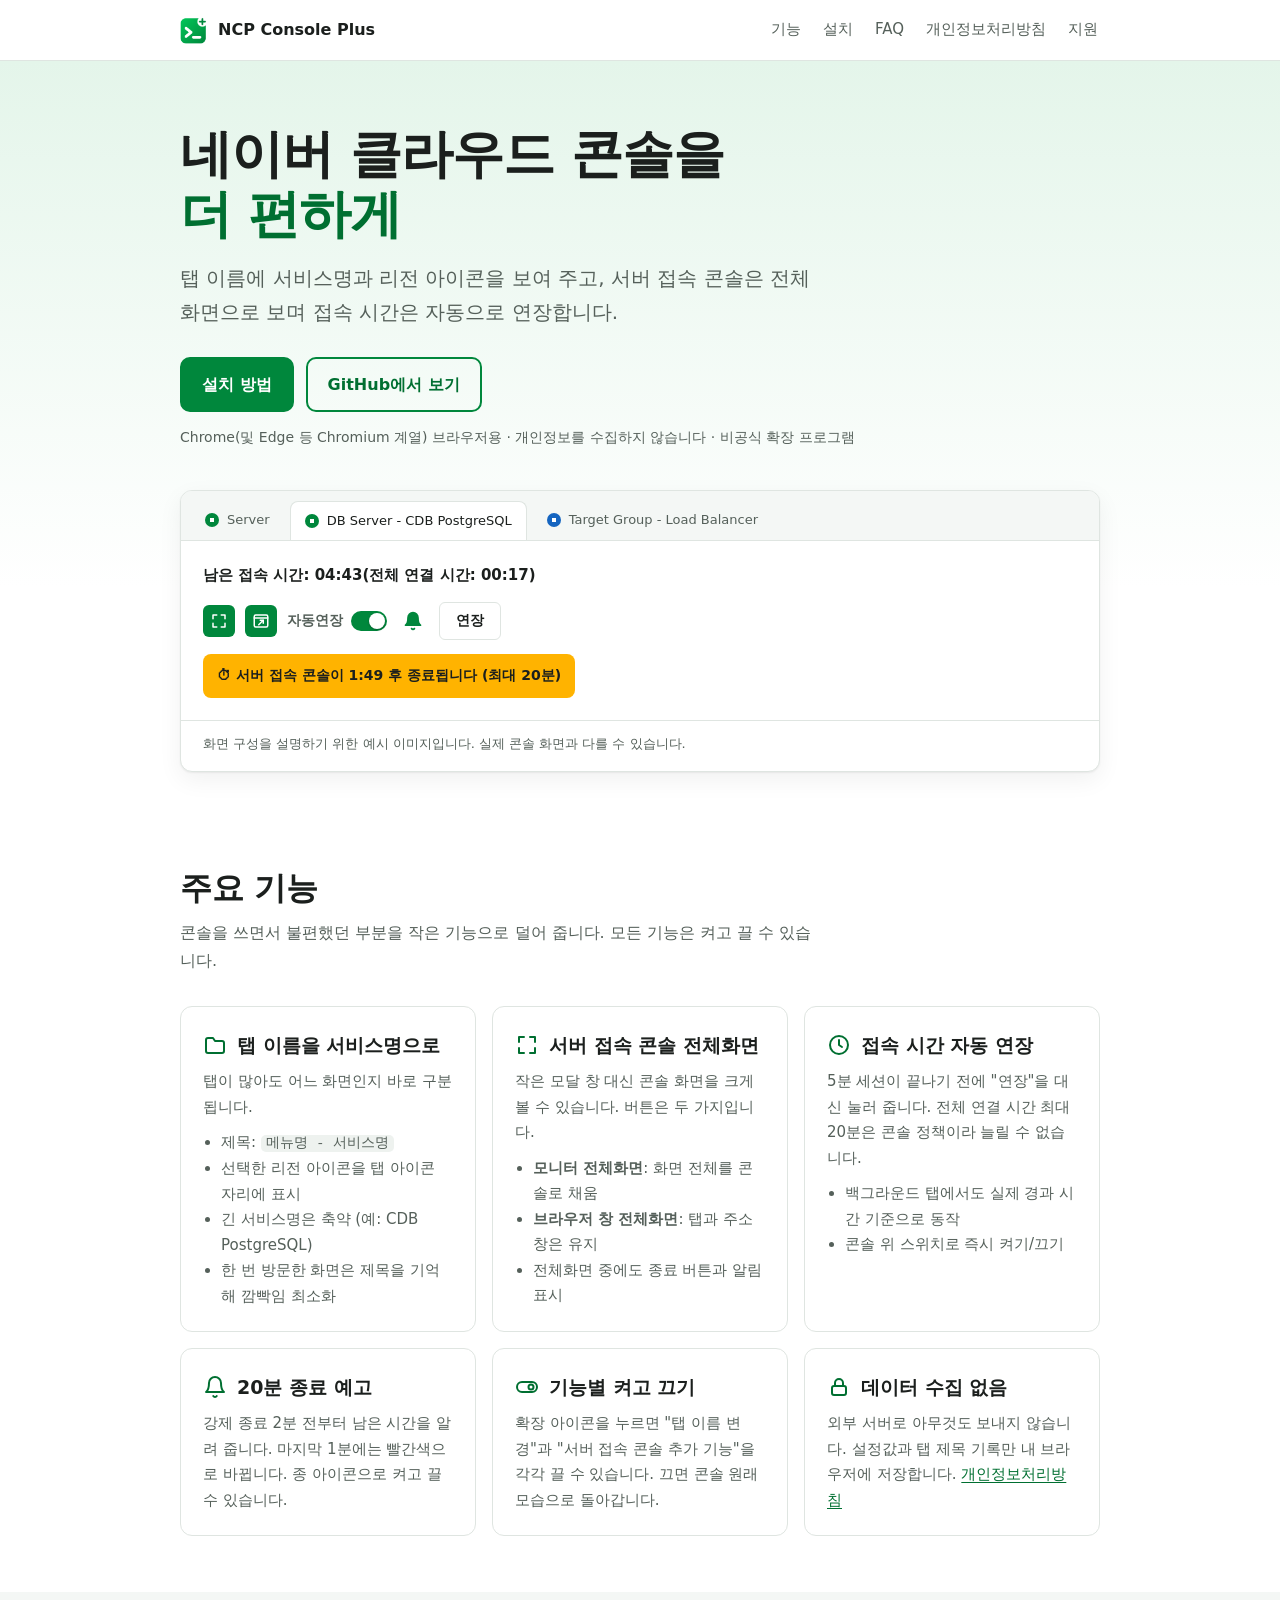
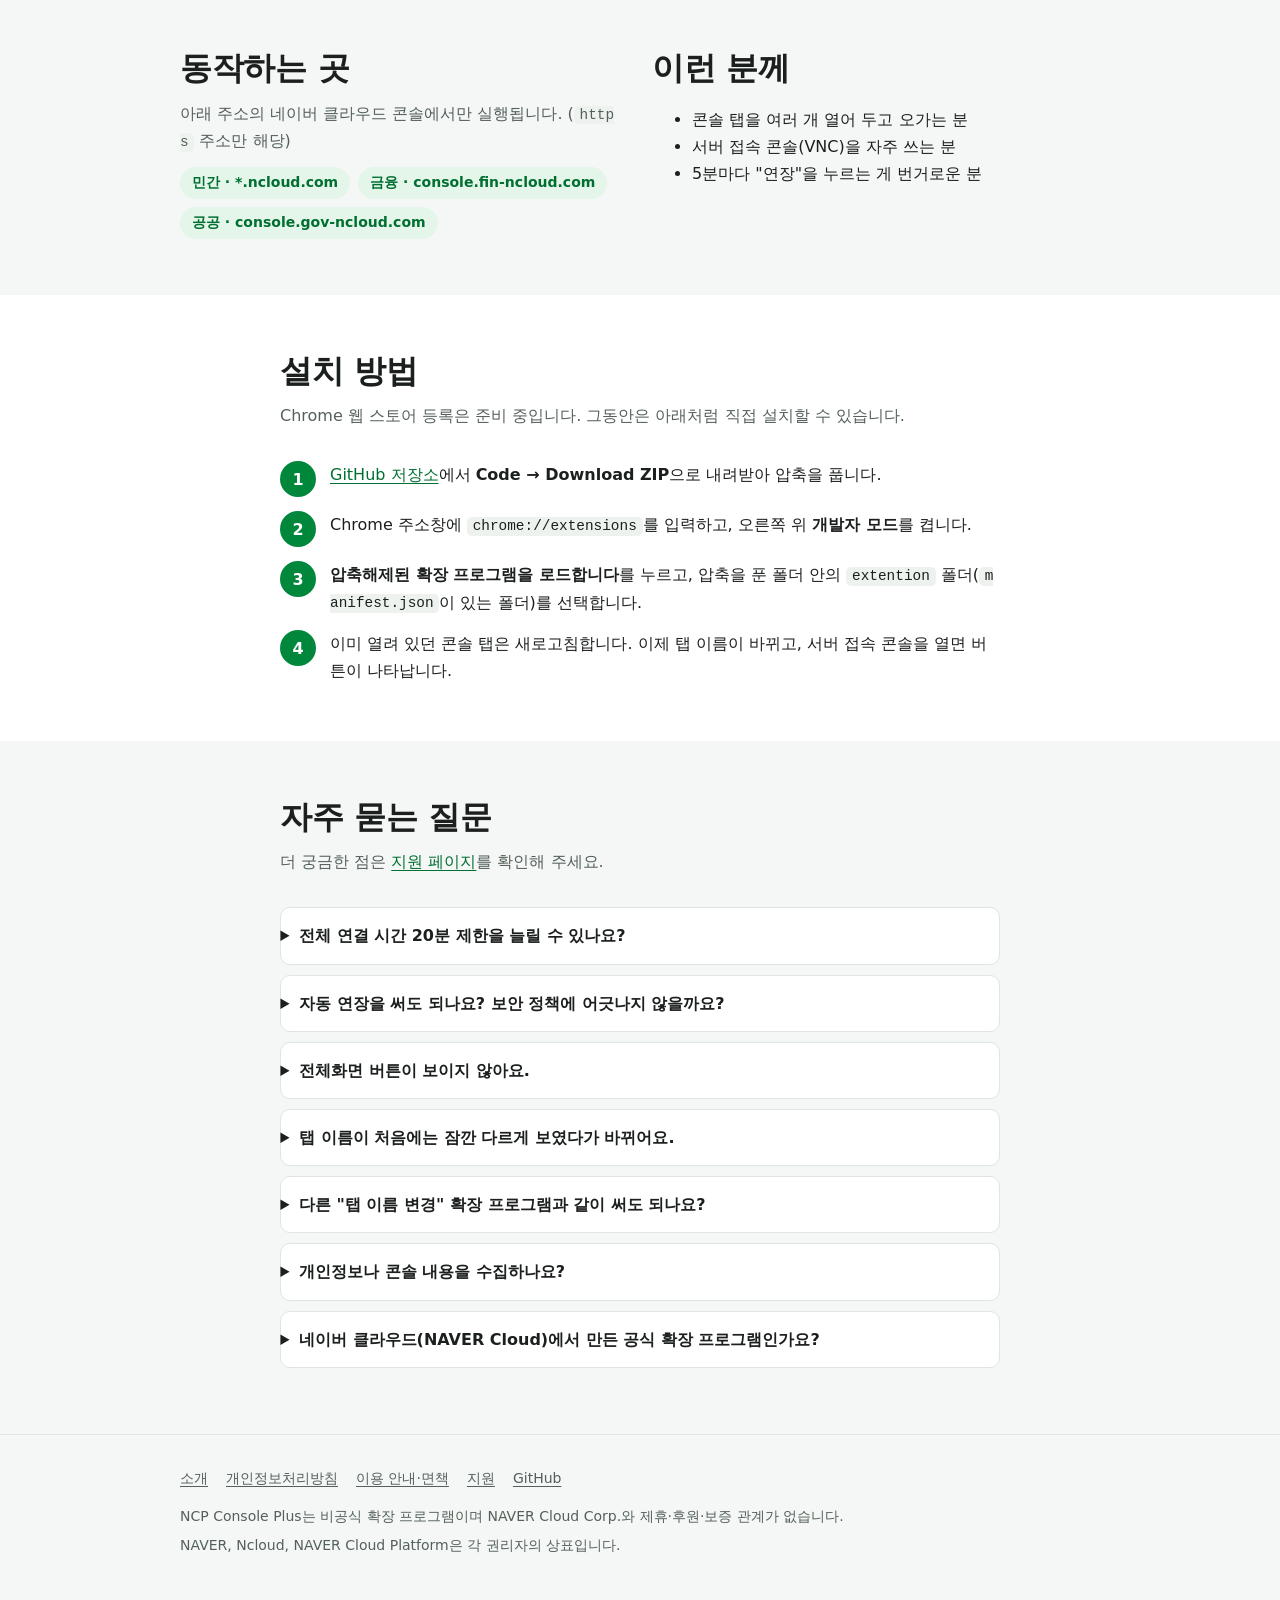
==== site/index.html @ f1d434ee "Initial commit: NCP Console Plus 0.1.0 Chrome extension for the NAVER Cloud Platform console: - Tab " ====
<!doctype html>
<html lang="ko">
<head>
  <meta charset="utf-8">
  <meta name="viewport" content="width=device-width, initial-scale=1">
  <title>NCP Console Plus - 네이버 클라우드 콘솔 확장 프로그램</title>
  <meta name="description" content="네이버 클라우드 콘솔 탭에 서비스명과 리전 아이콘을 표시하고, 서버 접속 콘솔의 전체화면과 자동 연장을 제공하는 Chrome 확장 프로그램입니다. 개인정보를 수집하지 않습니다.">
  <meta property="og:title" content="NCP Console Plus">
  <meta property="og:description" content="네이버 클라우드 콘솔 탭 이름·리전 아이콘, 서버 접속 콘솔 전체화면과 자동 연장.">
  <meta property="og:type" content="website">
  <meta property="og:image" content="assets/icon-128.png">
  <meta name="theme-color" content="#00873c">
  <link rel="icon" type="image/png" href="assets/favicon-16.png">
  <link rel="apple-touch-icon" href="assets/icon-128.png">
  <link rel="stylesheet" href="assets/style.css">
</head>
<body>
  <a class="skip" href="#main">본문으로 건너뛰기</a>

  <!-- 아이콘 (확장 프로그램이 콘솔에 넣는 버튼과 같은 모양) -->
  <svg width="0" height="0" style="position:absolute" aria-hidden="true">
    <symbol id="i-screen" viewBox="0 0 24 24"><g fill="none" stroke="currentColor" stroke-width="2" stroke-linecap="round" stroke-linejoin="round"><path d="M4 9V4h5"/><path d="M20 9V4h-5"/><path d="M4 15v5h5"/><path d="M20 15v5h-5"/></g></symbol>
    <symbol id="i-window" viewBox="0 0 24 24"><g fill="none" stroke="currentColor" stroke-width="2" stroke-linecap="round" stroke-linejoin="round"><path d="M3 6a2 2 0 0 1 2-2h14a2 2 0 0 1 2 2v12a2 2 0 0 1-2 2H5a2 2 0 0 1-2-2z"/><path d="M3 8h18"/><path d="M9 17l6-6"/><path d="M11 11h4v4"/></g></symbol>
    <symbol id="i-bell-fill" viewBox="0 0 24 24"><g fill="none" stroke="currentColor" stroke-width="2" stroke-linecap="round" stroke-linejoin="round"><path fill="currentColor" d="M18 8a6 6 0 0 0-12 0c0 7-3 9-3 9h18s-3-2-3-9"/><path d="M13.73 21a2 2 0 0 1-3.46 0"/></g></symbol>
    <symbol id="i-bell" viewBox="0 0 24 24"><g fill="none" stroke="currentColor" stroke-width="2" stroke-linecap="round" stroke-linejoin="round"><path d="M18 8a6 6 0 0 0-12 0c0 7-3 9-3 9h18s-3-2-3-9"/><path d="M13.73 21a2 2 0 0 1-3.46 0"/></g></symbol>
    <symbol id="i-tab" viewBox="0 0 24 24"><g fill="none" stroke="currentColor" stroke-width="2" stroke-linecap="round" stroke-linejoin="round"><path d="M3 7a2 2 0 0 1 2-2h5l2 3h7a2 2 0 0 1 2 2v8a2 2 0 0 1-2 2H5a2 2 0 0 1-2-2z"/></g></symbol>
    <symbol id="i-clock" viewBox="0 0 24 24"><g fill="none" stroke="currentColor" stroke-width="2" stroke-linecap="round" stroke-linejoin="round"><circle cx="12" cy="12" r="9"/><path d="M12 7v5l3 2"/></g></symbol>
    <symbol id="i-lock" viewBox="0 0 24 24"><g fill="none" stroke="currentColor" stroke-width="2" stroke-linecap="round" stroke-linejoin="round"><rect x="5" y="11" width="14" height="9" rx="2"/><path d="M8 11V8a4 4 0 0 1 8 0v3"/></g></symbol>
    <symbol id="i-toggle" viewBox="0 0 24 24"><g fill="none" stroke="currentColor" stroke-width="2" stroke-linecap="round" stroke-linejoin="round"><rect x="2" y="7" width="20" height="10" rx="5"/><circle cx="16" cy="12" r="2.5"/></g></symbol>
  </svg>

  <header class="site-header">
    <div class="wrap">
      <a class="brand" href="./"><img src="assets/icon-48.png" alt="" width="28" height="28"><span>NCP Console Plus</span></a>
      <nav class="nav" aria-label="주요 메뉴">
        <a href="#features">기능</a>
        <a href="#install">설치</a>
        <a href="#faq">FAQ</a>
        <a href="privacy.html">개인정보처리방침</a>
        <a href="support.html">지원</a>
      </nav>
    </div>
  </header>

  <main id="main">
    <section class="hero">
      <div class="wrap">
        <h1>네이버 클라우드 콘솔을<br><span class="accent">더 편하게</span></h1>
        <p class="lead">탭 이름에 서비스명과 리전 아이콘을 보여 주고, 서버 접속 콘솔은 전체화면으로 보며 접속 시간은 자동으로 연장합니다.</p>
        <div class="cta">
          <a class="btn primary" href="#install">설치 방법</a>
          <a class="btn" data-gh="repo" href="https://github.com/mungi/ncp-console-plus" rel="noopener">GitHub에서 보기</a>
        </div>
        <p class="note">Chrome(및 Edge 등 Chromium 계열) 브라우저용 · 개인정보를 수집하지 않습니다 · 비공식 확장 프로그램</p>

        <div class="mock" role="img" aria-label="확장 프로그램 적용 화면 예시: 탭 제목이 '메뉴명 - 서비스명'으로 표시되고, 서버 접속 콘솔 위에 전체화면 버튼, 자동연장 스위치, 종 아이콘이 추가됩니다.">
          <div class="mock-tabs" aria-hidden="true">
            <div class="tab"><span class="fav"></span><span>Server</span></div>
            <div class="tab active"><span class="fav"></span><span>DB Server - CDB PostgreSQL</span></div>
            <div class="tab"><span class="fav alt"></span><span>Target Group - Load Balancer</span></div>
          </div>
          <div class="mock-body" aria-hidden="true">
            <div class="mock-time">남은 접속 시간: 04:43(전체 연결 시간: 00:17)</div>
            <div class="mock-row">
              <span class="mock-btn"><svg><use href="#i-screen"/></svg></span>
              <span class="mock-btn"><svg><use href="#i-window"/></svg></span>
              <span class="mock-switch-label">자동연장 <span class="sw"></span></span>
              <span class="mock-bell"><svg><use href="#i-bell-fill"/></svg></span>
              <span class="mock-extend">연장</span>
            </div>
            <div class="mock-warn">⏱ 서버 접속 콘솔이 1:49 후 종료됩니다 (최대 20분)</div>
          </div>
          <p class="mock-cap">화면 구성을 설명하기 위한 예시 이미지입니다. 실제 콘솔 화면과 다를 수 있습니다.</p>
        </div>
      </div>
    </section>

    <section id="features">
      <div class="wrap">
        <h2>주요 기능</h2>
        <p class="sec-lead">콘솔을 쓰면서 불편했던 부분을 작은 기능으로 덜어 줍니다. 모든 기능은 켜고 끌 수 있습니다.</p>
        <div class="grid">
          <article class="card">
            <div class="card-head"><span class="ico"><svg><use href="#i-tab"/></svg></span><h3>탭 이름을 서비스명으로</h3></div>
            <p>탭이 많아도 어느 화면인지 바로 구분됩니다.</p>
            <ul>
              <li>제목: <code>메뉴명 - 서비스명</code></li>
              <li>선택한 리전 아이콘을 탭 아이콘 자리에 표시</li>
              <li>긴 서비스명은 축약 (예: CDB PostgreSQL)</li>
              <li>한 번 방문한 화면은 제목을 기억해 깜빡임 최소화</li>
            </ul>
          </article>
          <article class="card">
            <div class="card-head"><span class="ico"><svg><use href="#i-screen"/></svg></span><h3>서버 접속 콘솔 전체화면</h3></div>
            <p>작은 모달 창 대신 콘솔 화면을 크게 볼 수 있습니다. 버튼은 두 가지입니다.</p>
            <ul>
              <li><strong>모니터 전체화면</strong>: 화면 전체를 콘솔로 채움</li>
              <li><strong>브라우저 창 전체화면</strong>: 탭과 주소창은 유지</li>
              <li>전체화면 중에도 종료 버튼과 알림 표시</li>
            </ul>
          </article>
          <article class="card">
            <div class="card-head"><span class="ico"><svg><use href="#i-clock"/></svg></span><h3>접속 시간 자동 연장</h3></div>
            <p>5분 세션이 끝나기 전에 "연장"을 대신 눌러 줍니다. 전체 연결 시간 최대 20분은 콘솔 정책이라 늘릴 수 없습니다.</p>
            <ul>
              <li>백그라운드 탭에서도 실제 경과 시간 기준으로 동작</li>
              <li>콘솔 위 스위치로 즉시 켜기/끄기</li>
            </ul>
          </article>
          <article class="card">
            <div class="card-head"><span class="ico"><svg><use href="#i-bell"/></svg></span><h3>20분 종료 예고</h3></div>
            <p>강제 종료 2분 전부터 남은 시간을 알려 줍니다. 마지막 1분에는 빨간색으로 바뀝니다. 종 아이콘으로 켜고 끌 수 있습니다.</p>
          </article>
          <article class="card">
            <div class="card-head"><span class="ico"><svg><use href="#i-toggle"/></svg></span><h3>기능별 켜고 끄기</h3></div>
            <p>확장 아이콘을 누르면 "탭 이름 변경"과 "서버 접속 콘솔 추가 기능"을 각각 끌 수 있습니다. 끄면 콘솔 원래 모습으로 돌아갑니다.</p>
          </article>
          <article class="card">
            <div class="card-head"><span class="ico"><svg><use href="#i-lock"/></svg></span><h3>데이터 수집 없음</h3></div>
            <p>외부 서버로 아무것도 보내지 않습니다. 설정값과 탭 제목 기록만 내 브라우저에 저장합니다. <a href="privacy.html">개인정보처리방침</a></p>
          </article>
        </div>
      </div>
    </section>

    <section class="soft" id="where">
      <div class="wrap two">
        <div>
          <h2>동작하는 곳</h2>
          <p class="sec-lead" style="margin-bottom:12px">아래 주소의 네이버 클라우드 콘솔에서만 실행됩니다. (<code>https</code> 주소만 해당)</p>
          <ul class="pill-list">
            <li>민간 · *.ncloud.com</li>
            <li>금융 · console.fin-ncloud.com</li>
            <li>공공 · console.gov-ncloud.com</li>
          </ul>
        </div>
        <div>
          <h2>이런 분께</h2>
          <ul>
            <li>콘솔 탭을 여러 개 열어 두고 오가는 분</li>
            <li>서버 접속 콘솔(VNC)을 자주 쓰는 분</li>
            <li>5분마다 "연장"을 누르는 게 번거로운 분</li>
          </ul>
        </div>
      </div>
    </section>

    <section id="install">
      <div class="wrap narrow">
        <h2>설치 방법</h2>
        <p class="sec-lead">Chrome 웹 스토어 등록은 준비 중입니다. 그동안은 아래처럼 직접 설치할 수 있습니다.</p>
        <ol class="steps">
          <li><p><a data-gh="repo" href="https://github.com/mungi/ncp-console-plus" rel="noopener">GitHub 저장소</a>에서 <strong>Code → Download ZIP</strong>으로 내려받아 압축을 풉니다.</p></li>
          <li><p>Chrome 주소창에 <code>chrome://extensions</code>를 입력하고, 오른쪽 위 <strong>개발자 모드</strong>를 켭니다.</p></li>
          <li><p><strong>압축해제된 확장 프로그램을 로드합니다</strong>를 누르고, 압축을 푼 폴더 안의 <code>extention</code> 폴더(<code>manifest.json</code>이 있는 폴더)를 선택합니다.</p></li>
          <li><p>이미 열려 있던 콘솔 탭은 새로고침합니다. 이제 탭 이름이 바뀌고, 서버 접속 콘솔을 열면 버튼이 나타납니다.</p></li>
        </ol>
      </div>
    </section>

    <section class="soft" id="faq">
      <div class="wrap narrow">
        <h2>자주 묻는 질문</h2>
        <p class="sec-lead">더 궁금한 점은 <a href="support.html">지원 페이지</a>를 확인해 주세요.</p>

        <details>
          <summary>전체 연결 시간 20분 제한을 늘릴 수 있나요?</summary>
          <p>아니요. 20분은 네이버 클라우드 콘솔이 정한 한도입니다. 콘솔 화면의 타이머와 서버가 모두 이 한도를 적용하므로 이 확장으로 늘릴 수 없고, 자동 연장은 20분 안에서 5분 세션이 끊기지 않게만 해 줍니다.</p>
        </details>
        <details>
          <summary>자동 연장을 써도 되나요? 보안 정책에 어긋나지 않을까요?</summary>
          <p>자리를 비운 사이에도 콘솔 세션이 최대 20분까지 유지됩니다. 소속 조직의 보안 정책(유휴 세션 정책 등)을 확인하신 뒤 사용해 주세요. 콘솔 위 스위치나 확장 아이콘 팝업에서 언제든 끌 수 있습니다.</p>
        </details>
        <details>
          <summary>전체화면 버튼이 보이지 않아요.</summary>
          <ul>
            <li>서버 목록에서 "서버 접속 콘솔" 창이 열려 있어야 합니다. 확장은 그 창의 "연장" 버튼 옆에 버튼을 넣습니다.</li>
            <li>확장 아이콘을 눌러 "서버 접속 콘솔 추가 기능"이 켜져 있는지 확인해 주세요.</li>
            <li>설치 직후라면 콘솔 탭을 새로고침해 주세요.</li>
            <li>금융·공공 클라우드나 Neuro처럼 서버 접속 콘솔 주소가 다른 환경에서는 버튼이 나타나지 않을 수 있습니다. <a data-gh="issues" href="https://github.com/mungi/ncp-console-plus/issues" rel="noopener">이슈</a>로 알려 주세요.</li>
          </ul>
        </details>
        <details>
          <summary>탭 이름이 처음에는 잠깐 다르게 보였다가 바뀌어요.</summary>
          <p>콘솔이 서비스명 정보를 페이지 끝부분에서 늦게 보내 주기 때문에, 처음 방문하는 화면에서는 콘솔 기본 제목이 잠깐 보였다가 한 번 바뀔 수 있습니다. 한 번 방문한 화면은 제목을 기억해 두었다가 바로 표시합니다.</p>
        </details>
        <details>
          <summary>다른 "탭 이름 변경" 확장 프로그램과 같이 써도 되나요?</summary>
          <p>서로 제목을 덮어쓰기 때문에 함께 쓰지 않는 것을 권합니다. 이 확장은 다른 확장이 제목을 계속 바꾸면 잠시 제목 변경을 멈춥니다.</p>
        </details>
        <details>
          <summary>개인정보나 콘솔 내용을 수집하나요?</summary>
          <p>아니요. 외부 서버로 데이터를 보내지 않고 분석·추적 도구도 없습니다. 자세한 내용은 <a href="privacy.html">개인정보처리방침</a>을 확인해 주세요.</p>
        </details>
        <details>
          <summary>네이버 클라우드(NAVER Cloud)에서 만든 공식 확장 프로그램인가요?</summary>
          <p>아닙니다. 개인이 만든 비공식 확장 프로그램이며 NAVER Cloud와 제휴·후원 관계가 없습니다. <a href="terms.html">이용 안내</a>를 확인해 주세요.</p>
        </details>
      </div>
    </section>
  </main>

  <footer class="site-footer">
    <div class="wrap">
      <div class="links">
        <a href="./">소개</a>
        <a href="privacy.html">개인정보처리방침</a>
        <a href="terms.html">이용 안내·면책</a>
        <a href="support.html">지원</a>
        <a data-gh="repo" href="https://github.com/mungi/ncp-console-plus" rel="noopener">GitHub</a>
      </div>
      <p>NCP Console Plus는 비공식 확장 프로그램이며 NAVER Cloud Corp.와 제휴·후원·보증 관계가 없습니다.</p>
      <p>NAVER, Ncloud, NAVER Cloud Platform은 각 권리자의 상표입니다.</p>
    </div>
  </footer>

  <script src="assets/site.js"></script>
</body>
</html>
---- site/assets/style.css ----
/* NCP Console Plus - 소개 사이트 공통 스타일 (외부 폰트·CDN 없음) */
:root {
  --bg: #ffffff;
  --bg-soft: #f4f7f5;
  --surface: #ffffff;
  --text: #1b1f1d;
  --muted: #55605a;
  --line: #dfe5e1;
  --brand: #00873c;
  --brand-strong: #006f31;
  --brand-soft: #e4f5ea;
  --on-brand: #ffffff;
  --warn: #ffb300;
  --on-warn: #1b1f1d;
  --danger: #c62828;
  --code-bg: #eef2ef;
  --shadow: 0 1px 2px rgba(16, 24, 20, 0.06), 0 8px 24px rgba(16, 24, 20, 0.06);
  --radius: 12px;
  --font: 'Pretendard', 'Malgun Gothic', 'Apple SD Gothic Neo', 'Noto Sans KR', system-ui, -apple-system, 'Segoe UI', Roboto, sans-serif;
  --mono: ui-monospace, SFMono-Regular, Consolas, 'Liberation Mono', monospace;
}

@media (prefers-color-scheme: dark) {
  :root {
    --bg: #101412;
    --bg-soft: #151a17;
    --surface: #181e1a;
    --text: #e8ece9;
    --muted: #a3aea7;
    --line: #2a332d;
    --brand: #35c46f;
    --brand-strong: #5ad78d;
    --brand-soft: #14281c;
    --on-brand: #06210f;
    --code-bg: #1d2520;
    --shadow: 0 1px 2px rgba(0, 0, 0, 0.4), 0 8px 24px rgba(0, 0, 0, 0.35);
  }
}

* { box-sizing: border-box; }
html { scroll-behavior: smooth; }
body {
  margin: 0;
  background: var(--bg);
  color: var(--text);
  font-family: var(--font);
  font-size: 16px;
  line-height: 1.7;
  -webkit-text-size-adjust: 100%;
}
img { max-width: 100%; height: auto; }
a { color: var(--brand-strong); text-underline-offset: 3px; }
a:hover { text-decoration-thickness: 2px; }
:focus-visible { outline: 3px solid var(--brand); outline-offset: 2px; border-radius: 4px; }
code {
  font-family: var(--mono);
  font-size: 0.9em;
  background: var(--code-bg);
  padding: 0.1em 0.4em;
  border-radius: 5px;
  word-break: break-all;
}

.wrap { width: 100%; max-width: 960px; margin: 0 auto; padding: 0 20px; }
.narrow { max-width: 760px; }

.skip {
  position: absolute; left: -999px; top: 8px;
  background: var(--brand); color: var(--on-brand); padding: 8px 14px; border-radius: 6px; z-index: 100;
}
.skip:focus { left: 12px; }

/* ---------- header ---------- */
.site-header {
  position: sticky; top: 0; z-index: 10;
  background: color-mix(in srgb, var(--bg) 88%, transparent);
  backdrop-filter: saturate(140%) blur(8px);
  border-bottom: 1px solid var(--line);
}
.site-header .wrap { display: flex; align-items: center; justify-content: space-between; gap: 16px; min-height: 60px; flex-wrap: wrap; }
.brand { display: flex; align-items: center; gap: 10px; color: var(--text); text-decoration: none; font-weight: 700; }
.brand img { width: 28px; height: 28px; border-radius: 6px; }
.nav { display: flex; gap: 4px 18px; flex-wrap: wrap; }
.nav a { color: var(--muted); text-decoration: none; font-size: 15px; padding: 6px 2px; }
.nav a:hover, .nav a[aria-current="page"] { color: var(--text); }
.nav a[aria-current="page"] { font-weight: 700; }

/* ---------- hero ---------- */
.hero { padding: 64px 0 40px; background: linear-gradient(180deg, var(--brand-soft), transparent 70%); }
.hero h1 { font-size: clamp(32px, 6vw, 52px); line-height: 1.15; margin: 0 0 16px; letter-spacing: -0.02em; }
.hero h1 .accent { color: var(--brand-strong); }
.lead { font-size: clamp(17px, 2.4vw, 20px); color: var(--muted); max-width: 640px; margin: 0 0 28px; }
.cta { display: flex; flex-wrap: wrap; gap: 12px; }
.btn {
  display: inline-flex; align-items: center; gap: 8px;
  padding: 12px 20px; border-radius: 10px; font-weight: 700; text-decoration: none;
  border: 2px solid var(--brand); color: var(--brand-strong); background: transparent;
}
.btn.primary { background: var(--brand); color: var(--on-brand); }
.btn.primary:hover { background: var(--brand-strong); }
.btn:not(.primary):hover { background: var(--brand-soft); }
.note { font-size: 14px; color: var(--muted); margin-top: 14px; }

/* ---------- mock (화면 예시) ---------- */
.mock {
  margin-top: 40px; border: 1px solid var(--line); border-radius: var(--radius);
  background: var(--surface); box-shadow: var(--shadow); overflow: hidden;
}
.mock-tabs { display: flex; gap: 6px; padding: 10px 10px 0; background: var(--bg-soft); border-bottom: 1px solid var(--line); overflow: hidden; }
.tab {
  display: flex; align-items: center; gap: 8px; flex: 0 0 auto;
  padding: 8px 14px; border-radius: 8px 8px 0 0; font-size: 13px; white-space: nowrap; color: var(--muted);
}
.tab.active { background: var(--surface); color: var(--text); border: 1px solid var(--line); border-bottom-color: var(--surface); margin-bottom: -1px; }
.fav { width: 14px; height: 14px; border-radius: 50%; flex: none; background: radial-gradient(circle at 50% 50%, #fff 0 22%, var(--brand) 24% 100%); }
.fav.alt { background: radial-gradient(circle at 50% 50%, #fff 0 22%, #1565c0 24% 100%); }
.mock-body { padding: 22px; display: grid; gap: 14px; }
.mock-time { font-weight: 700; font-size: 15px; }
.mock-row { display: flex; flex-wrap: wrap; align-items: center; gap: 10px; }
.mock-btn { width: 32px; height: 32px; border-radius: 6px; background: var(--brand); color: var(--on-brand); display: inline-flex; align-items: center; justify-content: center; }
.mock-btn svg { width: 18px; height: 18px; }
.mock-switch-label { font-weight: 700; font-size: 14px; color: var(--muted); display: inline-flex; align-items: center; gap: 8px; }
.sw { width: 36px; height: 20px; border-radius: 10px; background: var(--brand); position: relative; display: inline-block; }
.sw::after { content: ""; position: absolute; top: 2px; left: 18px; width: 16px; height: 16px; border-radius: 50%; background: #fff; box-shadow: 0 1px 2px rgba(0,0,0,.3); }
.mock-bell { width: 32px; height: 32px; display: inline-flex; align-items: center; justify-content: center; color: var(--brand); }
.mock-bell svg { width: 20px; height: 20px; }
.mock-extend { padding: 6px 16px; border: 1px solid var(--line); border-radius: 6px; font-weight: 600; font-size: 14px; background: var(--surface); }
.mock-warn { display: inline-flex; align-items: center; gap: 10px; background: var(--warn); color: var(--on-warn); font-weight: 700; font-size: 14px; padding: 10px 14px; border-radius: 8px; width: fit-content; max-width: 100%; }
.mock-cap { margin: 0; padding: 12px 22px 16px; font-size: 13px; color: var(--muted); border-top: 1px solid var(--line); }

/* ---------- sections ---------- */
section { padding: 56px 0; scroll-margin-top: 64px; }
.doc h2 { scroll-margin-top: 76px; }
section.soft { background: var(--bg-soft); }
h2 { font-size: clamp(24px, 4vw, 32px); line-height: 1.3; margin: 0 0 10px; letter-spacing: -0.01em; }
h3 { font-size: 19px; margin: 0 0 6px; }
.sec-lead { color: var(--muted); margin: 0 0 32px; max-width: 640px; }
.grid { display: grid; gap: 16px; grid-template-columns: repeat(auto-fit, minmax(250px, 1fr)); }
.card { background: var(--surface); border: 1px solid var(--line); border-radius: var(--radius); padding: 22px; }
.card-head { display: flex; align-items: center; gap: 10px; margin-bottom: 8px; }
.card-head h3 { margin: 0; }
.card .ico { color: var(--brand-strong); display: inline-flex; flex: none; }
.card .ico svg { width: 24px; height: 24px; }
.card p { margin: 0; color: var(--muted); font-size: 15px; }
.card ul { margin: 10px 0 0; padding-left: 18px; color: var(--muted); font-size: 15px; }

.steps { counter-reset: step; list-style: none; padding: 0; margin: 0; display: grid; gap: 14px; }
.steps li { counter-increment: step; display: grid; grid-template-columns: 36px 1fr; gap: 14px; align-items: start; }
.steps li::before { content: counter(step); width: 36px; height: 36px; border-radius: 50%; background: var(--brand); color: var(--on-brand); font-weight: 700; display: flex; align-items: center; justify-content: center; }
.steps p { margin: 0; }

.two { display: grid; gap: 24px; grid-template-columns: repeat(auto-fit, minmax(300px, 1fr)); }
.pill-list { display: flex; flex-wrap: wrap; gap: 8px; list-style: none; padding: 0; margin: 12px 0 0; }
.pill-list li { padding: 4px 12px; border-radius: 999px; background: var(--brand-soft); color: var(--brand-strong); font-size: 14px; font-weight: 600; }

details { background: var(--surface); border: 1px solid var(--line); border-radius: 10px; padding: 0 18px; margin-bottom: 10px; }
summary { cursor: pointer; font-weight: 700; padding: 14px 0; list-style-position: outside; }
details[open] summary { border-bottom: 1px solid var(--line); margin-bottom: 12px; }
details p, details ul { margin: 0 0 14px; color: var(--muted); }

/* ---------- 문서 페이지 (개인정보·이용약관·지원) ---------- */
.doc { padding: 48px 0 72px; }
.doc h1 { font-size: clamp(28px, 5vw, 38px); line-height: 1.25; margin: 0 0 8px; }
.doc .meta { color: var(--muted); font-size: 14px; margin: 0 0 32px; }
.doc h2 { font-size: 22px; margin: 40px 0 10px; padding-top: 8px; }
.doc h3 { margin: 22px 0 6px; }
.doc ul, .doc ol { padding-left: 22px; }
.doc li { margin: 4px 0; }
.callout { background: var(--brand-soft); border: 1px solid color-mix(in srgb, var(--brand) 35%, var(--line)); border-radius: 10px; padding: 14px 18px; margin: 18px 0; }
.callout p { margin: 0; }
.table-wrap { overflow-x: auto; margin: 14px 0; }
table { border-collapse: collapse; width: 100%; font-size: 15px; min-width: 520px; }
th, td { text-align: left; border: 1px solid var(--line); padding: 10px 12px; vertical-align: top; }
th { background: var(--bg-soft); }
.toc { background: var(--bg-soft); border: 1px solid var(--line); border-radius: 10px; padding: 14px 20px; margin: 0 0 8px; }
.toc ol { margin: 0; padding-left: 20px; }
.lang-en { margin-top: 56px; padding-top: 24px; border-top: 2px solid var(--line); }

/* ---------- footer ---------- */
.site-footer { border-top: 1px solid var(--line); padding: 32px 0 48px; color: var(--muted); font-size: 14px; background: var(--bg-soft); }
.site-footer .links { display: flex; flex-wrap: wrap; gap: 6px 18px; margin-bottom: 14px; }
.site-footer a { color: var(--muted); }
.site-footer p { margin: 0 0 6px; max-width: 760px; }

@media (max-width: 560px) {
  .hero { padding-top: 40px; }
  section { padding: 40px 0; }
  .mock-body { padding: 16px; }
}
@media (prefers-reduced-motion: reduce) {
  html { scroll-behavior: auto; }
}
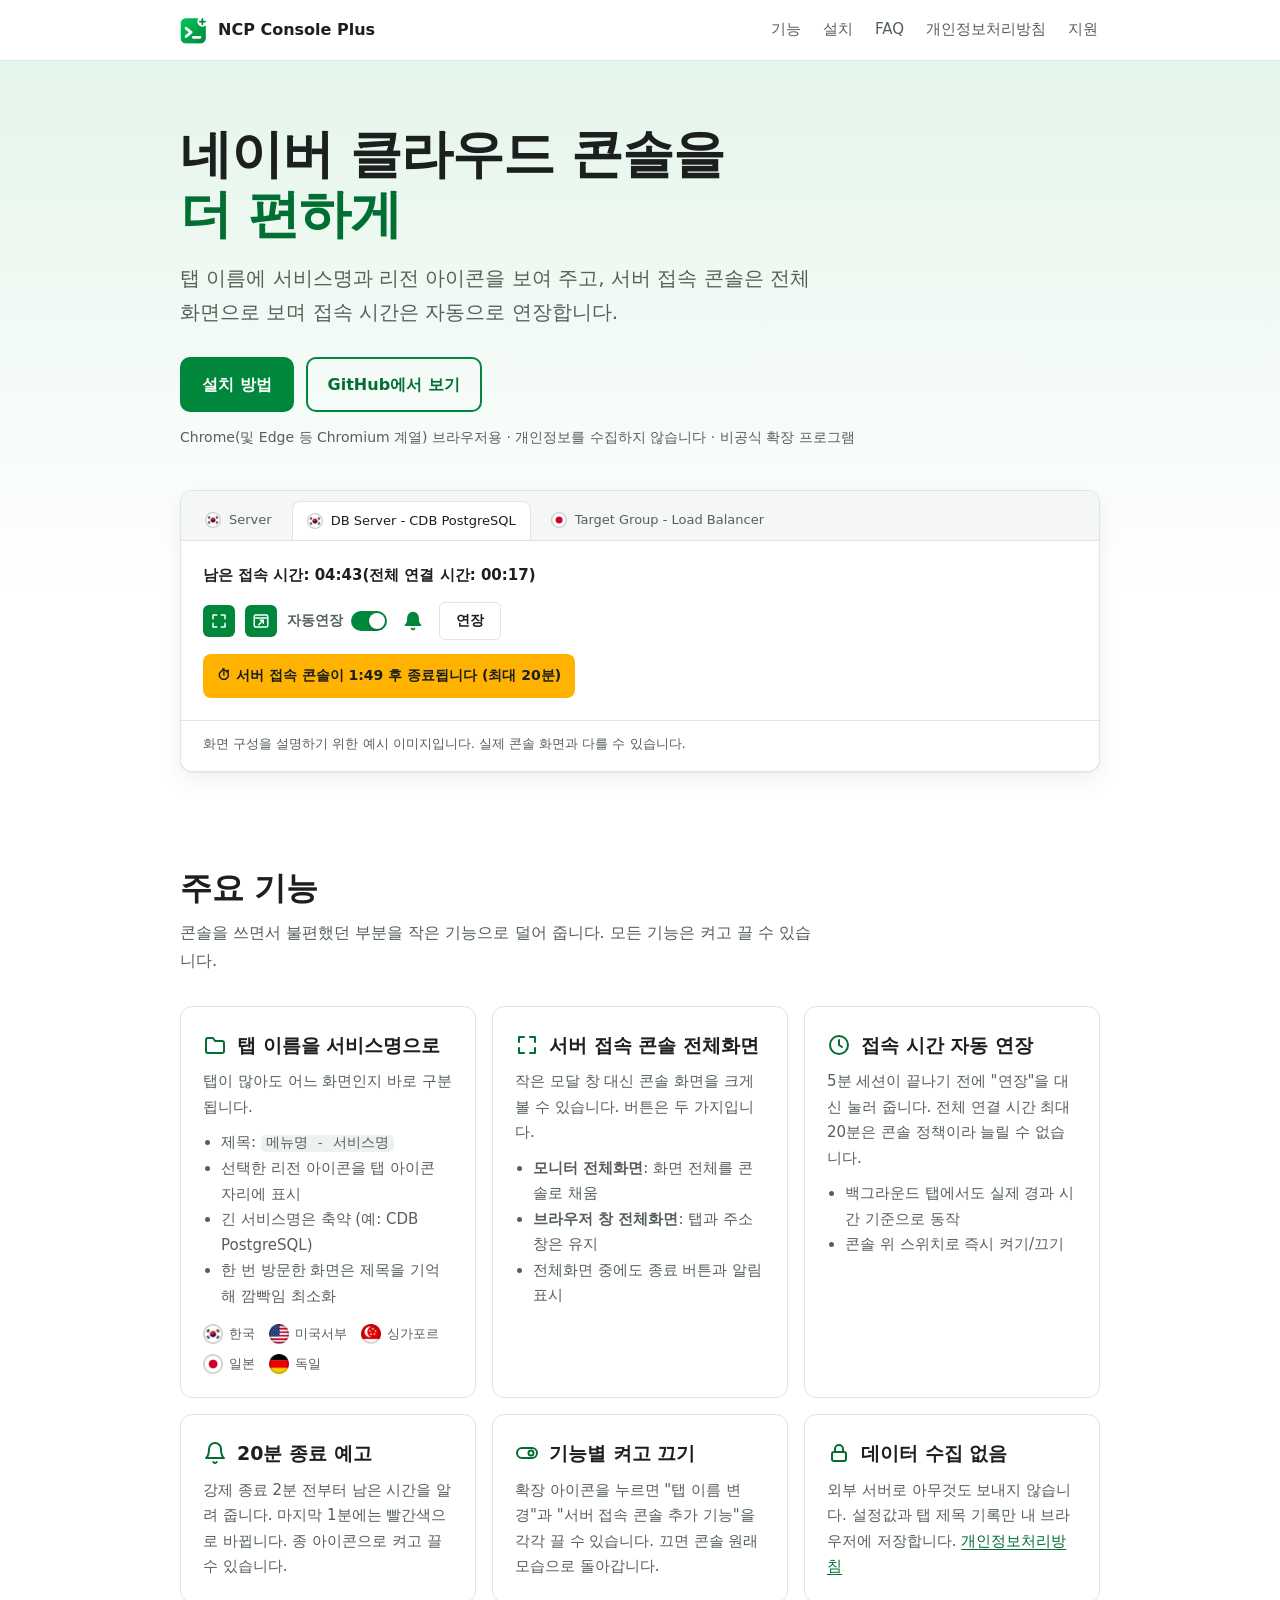
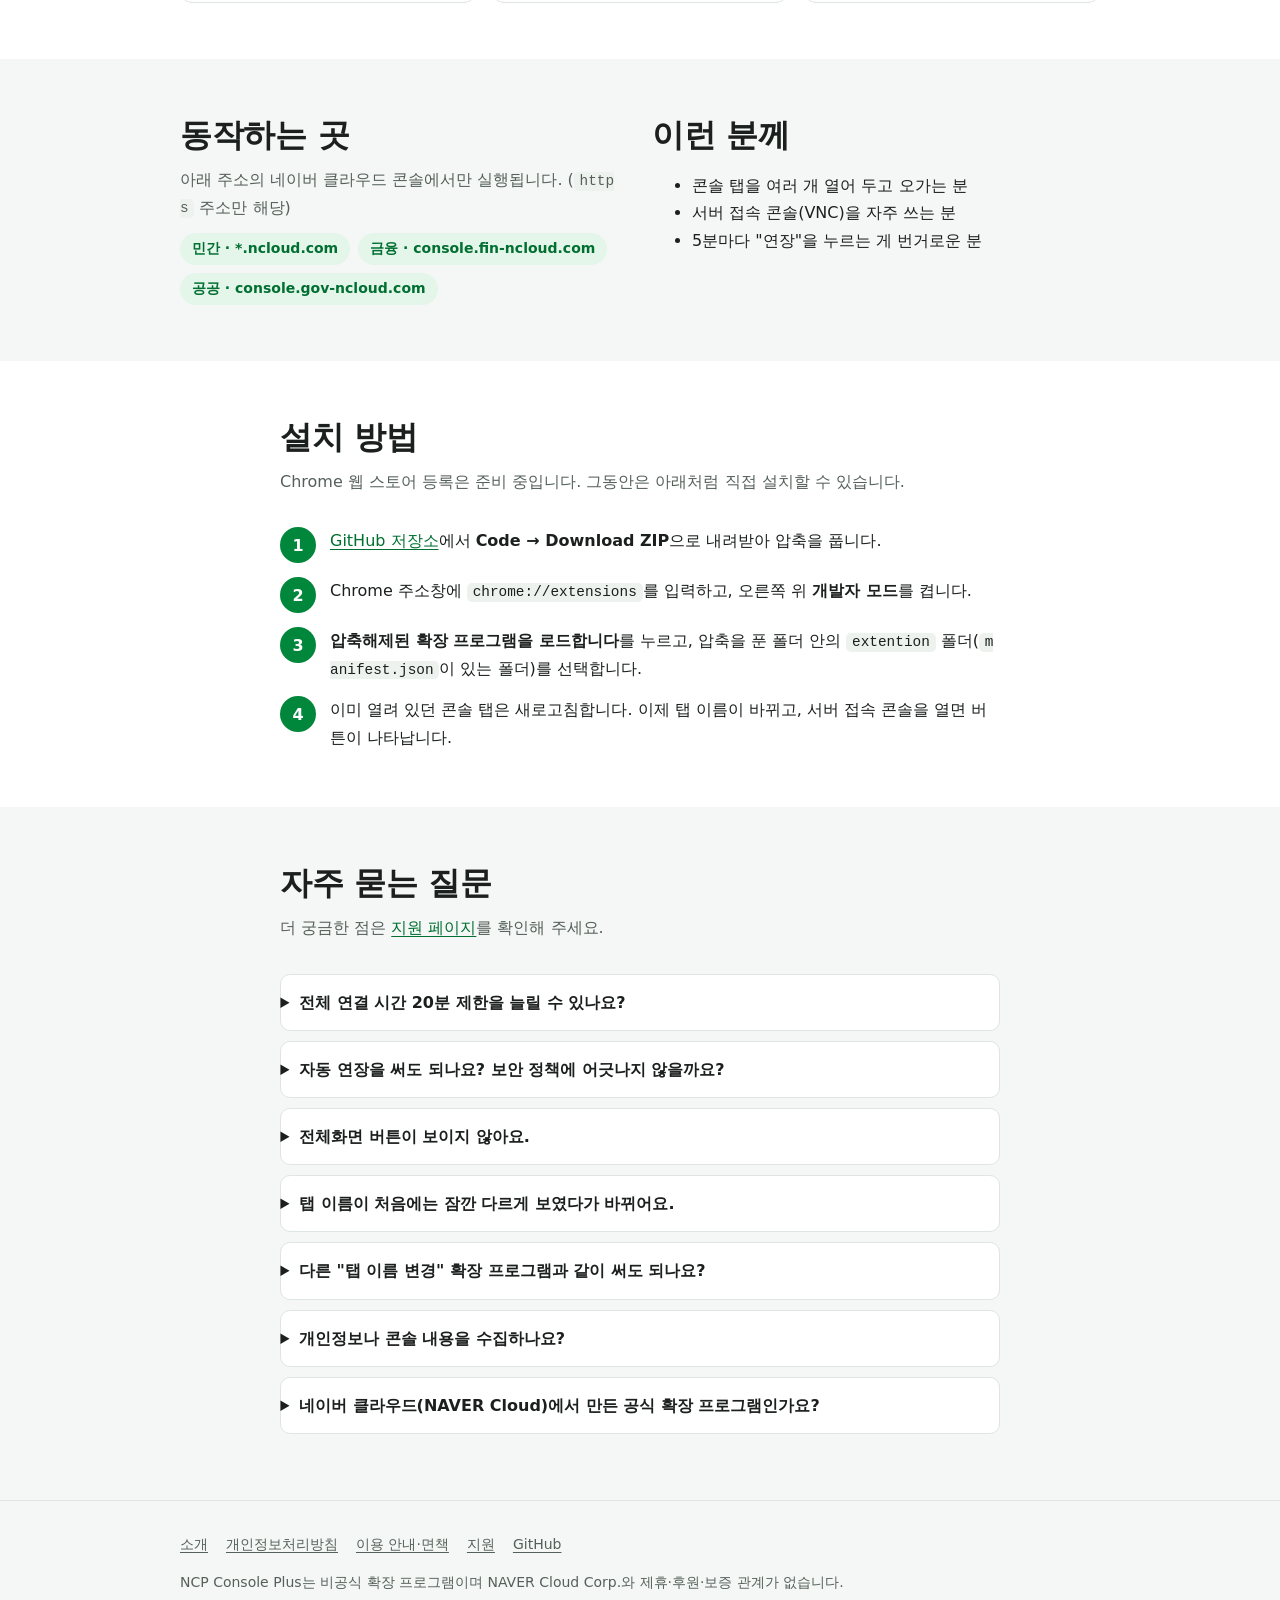
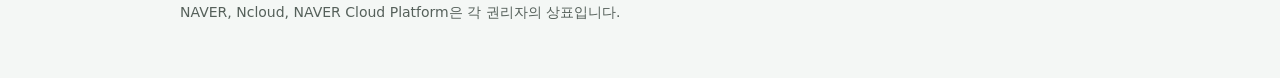
==== commit bb908b5b: "Show real region icons in the site's tab example - Use the console's region flag icons (ko/us/sg/jp/" ====
--- a/site/index.html
+++ b/site/index.html
@@ -55,9 +55,9 @@
 
         <div class="mock" role="img" aria-label="확장 프로그램 적용 화면 예시: 탭 제목이 '메뉴명 - 서비스명'으로 표시되고, 서버 접속 콘솔 위에 전체화면 버튼, 자동연장 스위치, 종 아이콘이 추가됩니다.">
           <div class="mock-tabs" aria-hidden="true">
-            <div class="tab"><span class="fav"></span><span>Server</span></div>
-            <div class="tab active"><span class="fav"></span><span>DB Server - CDB PostgreSQL</span></div>
-            <div class="tab"><span class="fav alt"></span><span>Target Group - Load Balancer</span></div>
+            <div class="tab"><img class="fav-img" src="assets/flags/ko.png" alt="" width="16" height="16"><span>Server</span></div>
+            <div class="tab active"><img class="fav-img" src="assets/flags/ko.png" alt="" width="16" height="16"><span>DB Server - CDB PostgreSQL</span></div>
+            <div class="tab"><img class="fav-img" src="assets/flags/jp.png" alt="" width="16" height="16"><span>Target Group - Load Balancer</span></div>
           </div>
           <div class="mock-body" aria-hidden="true">
             <div class="mock-time">남은 접속 시간: 04:43(전체 연결 시간: 00:17)</div>
@@ -89,6 +89,7 @@
               <li>긴 서비스명은 축약 (예: CDB PostgreSQL)</li>
               <li>한 번 방문한 화면은 제목을 기억해 깜빡임 최소화</li>
             </ul>
+            <ul class="flag-list" aria-label="탭 아이콘으로 표시되는 리전 아이콘"><li><img src="assets/flags/ko.png" alt="" width="20" height="20">한국</li><li><img src="assets/flags/us.png" alt="" width="20" height="20">미국서부</li><li><img src="assets/flags/sg.png" alt="" width="20" height="20">싱가포르</li><li><img src="assets/flags/jp.png" alt="" width="20" height="20">일본</li><li><img src="assets/flags/de.png" alt="" width="20" height="20">독일</li></ul>
           </article>
           <article class="card">
             <div class="card-head"><span class="ico"><svg><use href="#i-screen"/></svg></span><h3>서버 접속 콘솔 전체화면</h3></div>
--- a/site/assets/style.css
+++ b/site/assets/style.css
@@ -112,8 +112,7 @@
   padding: 8px 14px; border-radius: 8px 8px 0 0; font-size: 13px; white-space: nowrap; color: var(--muted);
 }
 .tab.active { background: var(--surface); color: var(--text); border: 1px solid var(--line); border-bottom-color: var(--surface); margin-bottom: -1px; }
-.fav { width: 14px; height: 14px; border-radius: 50%; flex: none; background: radial-gradient(circle at 50% 50%, #fff 0 22%, var(--brand) 24% 100%); }
-.fav.alt { background: radial-gradient(circle at 50% 50%, #fff 0 22%, #1565c0 24% 100%); }
+.fav-img { width: 16px; height: 16px; flex: none; }
 .mock-body { padding: 22px; display: grid; gap: 14px; }
 .mock-time { font-weight: 700; font-size: 15px; }
 .mock-row { display: flex; flex-wrap: wrap; align-items: center; gap: 10px; }
@@ -143,6 +142,9 @@
 .card .ico svg { width: 24px; height: 24px; }
 .card p { margin: 0; color: var(--muted); font-size: 15px; }
 .card ul { margin: 10px 0 0; padding-left: 18px; color: var(--muted); font-size: 15px; }
+.card .flag-list { list-style: none; padding: 0; margin-top: 14px; display: flex; flex-wrap: wrap; gap: 8px 14px; font-size: 13px; }
+.flag-list li { display: flex; align-items: center; gap: 6px; margin: 0; }
+.flag-list img { width: 20px; height: 20px; }
 
 .steps { counter-reset: step; list-style: none; padding: 0; margin: 0; display: grid; gap: 14px; }
 .steps li { counter-increment: step; display: grid; grid-template-columns: 36px 1fr; gap: 14px; align-items: start; }
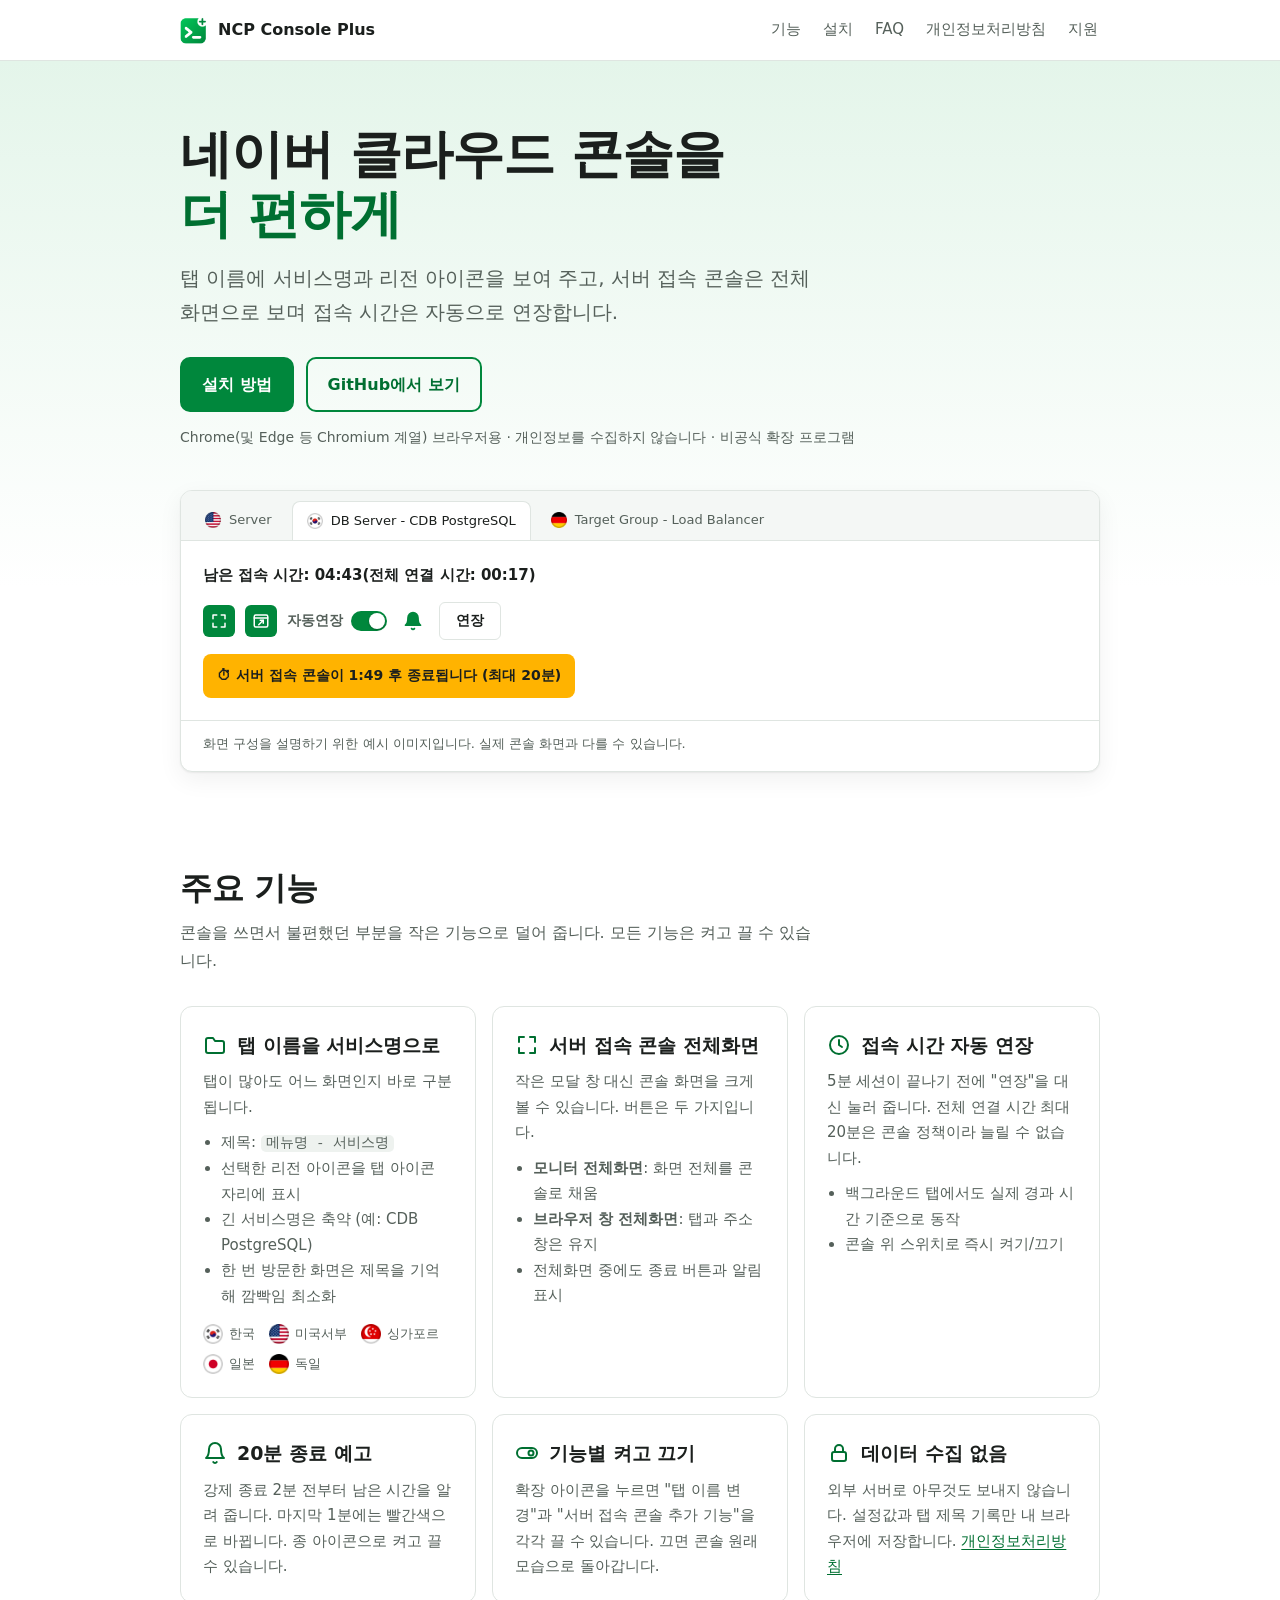
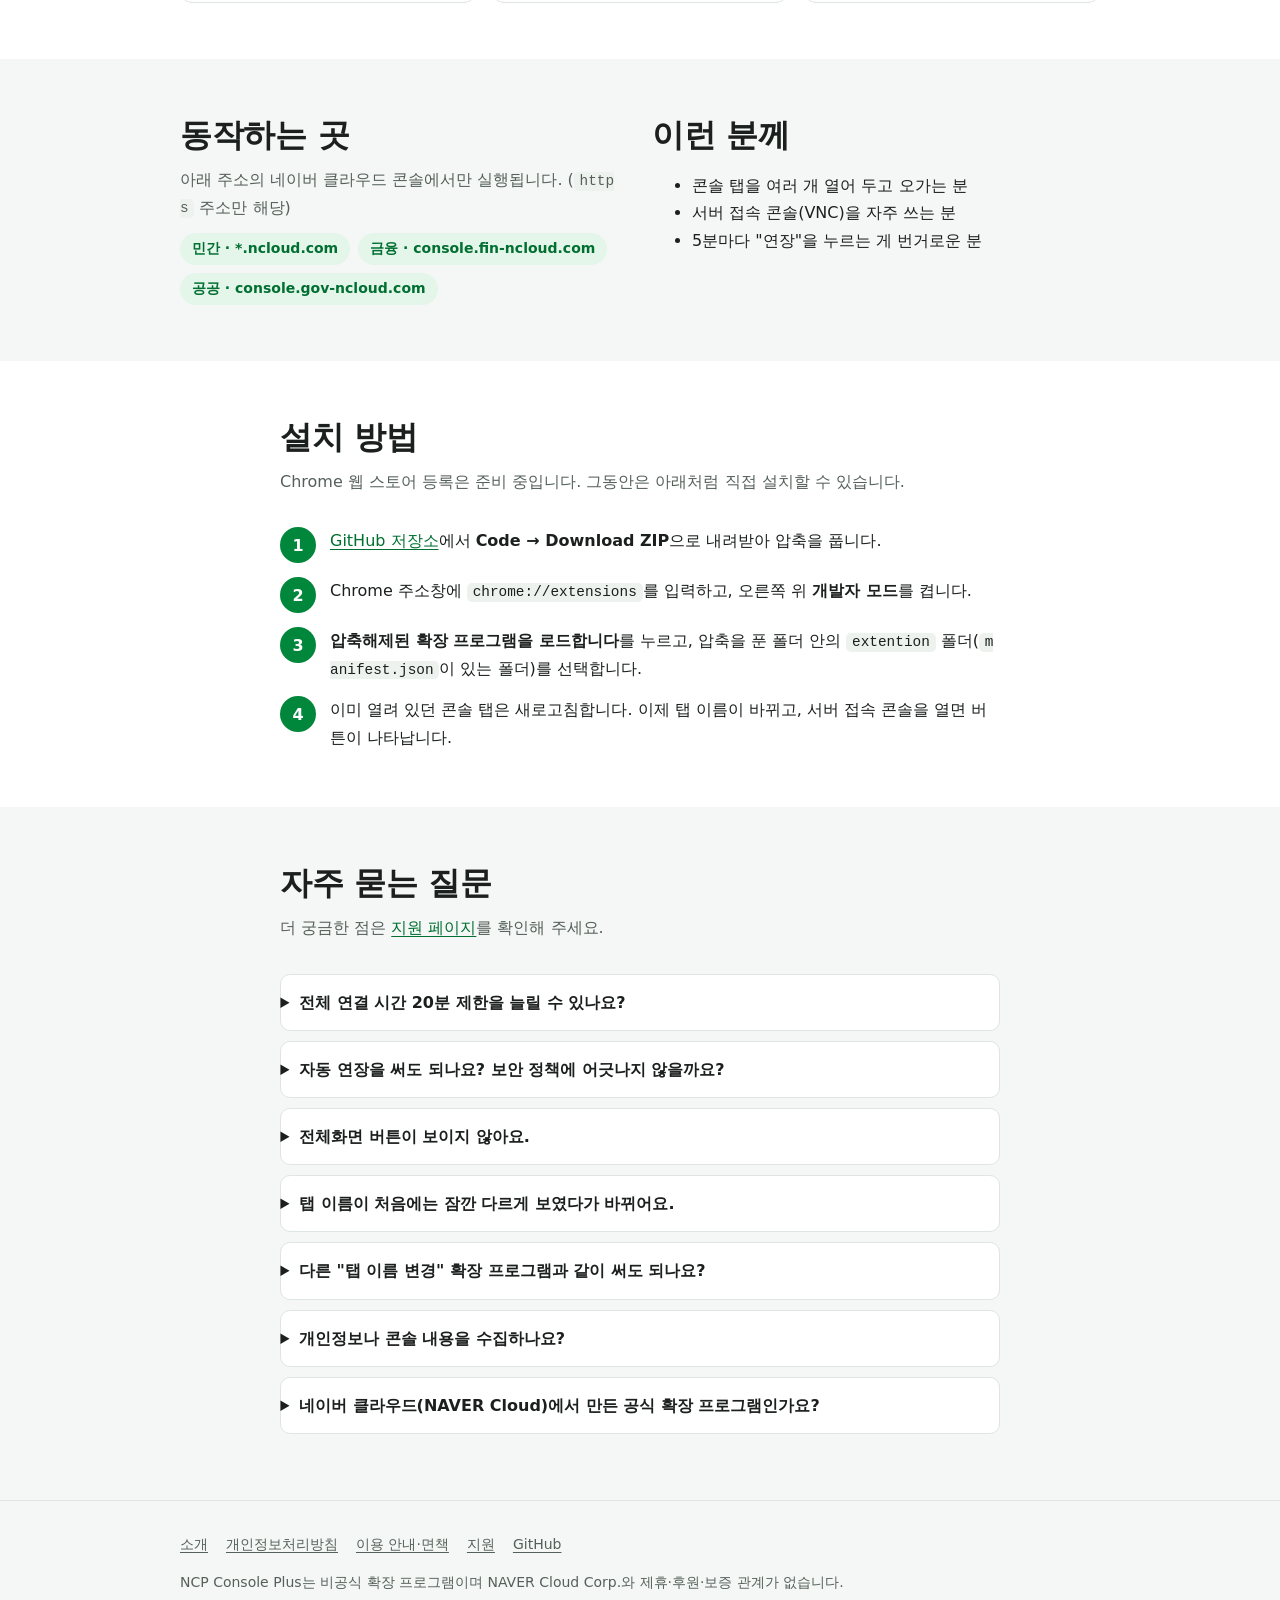
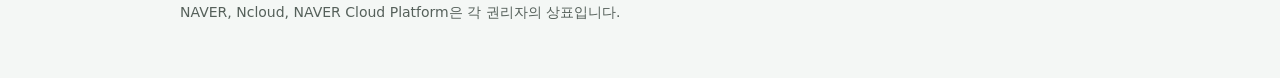
==== commit d3337fcc: "Use US, Korea and Germany flags in the site's tab example Co-Authored-By: Claude Sonnet 5.5 <noreply" ====
--- a/site/index.html
+++ b/site/index.html
@@ -55,9 +55,9 @@
 
         <div class="mock" role="img" aria-label="확장 프로그램 적용 화면 예시: 탭 제목이 '메뉴명 - 서비스명'으로 표시되고, 서버 접속 콘솔 위에 전체화면 버튼, 자동연장 스위치, 종 아이콘이 추가됩니다.">
           <div class="mock-tabs" aria-hidden="true">
-            <div class="tab"><img class="fav-img" src="assets/flags/ko.png" alt="" width="16" height="16"><span>Server</span></div>
+            <div class="tab"><img class="fav-img" src="assets/flags/us.png" alt="" width="16" height="16"><span>Server</span></div>
             <div class="tab active"><img class="fav-img" src="assets/flags/ko.png" alt="" width="16" height="16"><span>DB Server - CDB PostgreSQL</span></div>
-            <div class="tab"><img class="fav-img" src="assets/flags/jp.png" alt="" width="16" height="16"><span>Target Group - Load Balancer</span></div>
+            <div class="tab"><img class="fav-img" src="assets/flags/de.png" alt="" width="16" height="16"><span>Target Group - Load Balancer</span></div>
           </div>
           <div class="mock-body" aria-hidden="true">
             <div class="mock-time">남은 접속 시간: 04:43(전체 연결 시간: 00:17)</div>
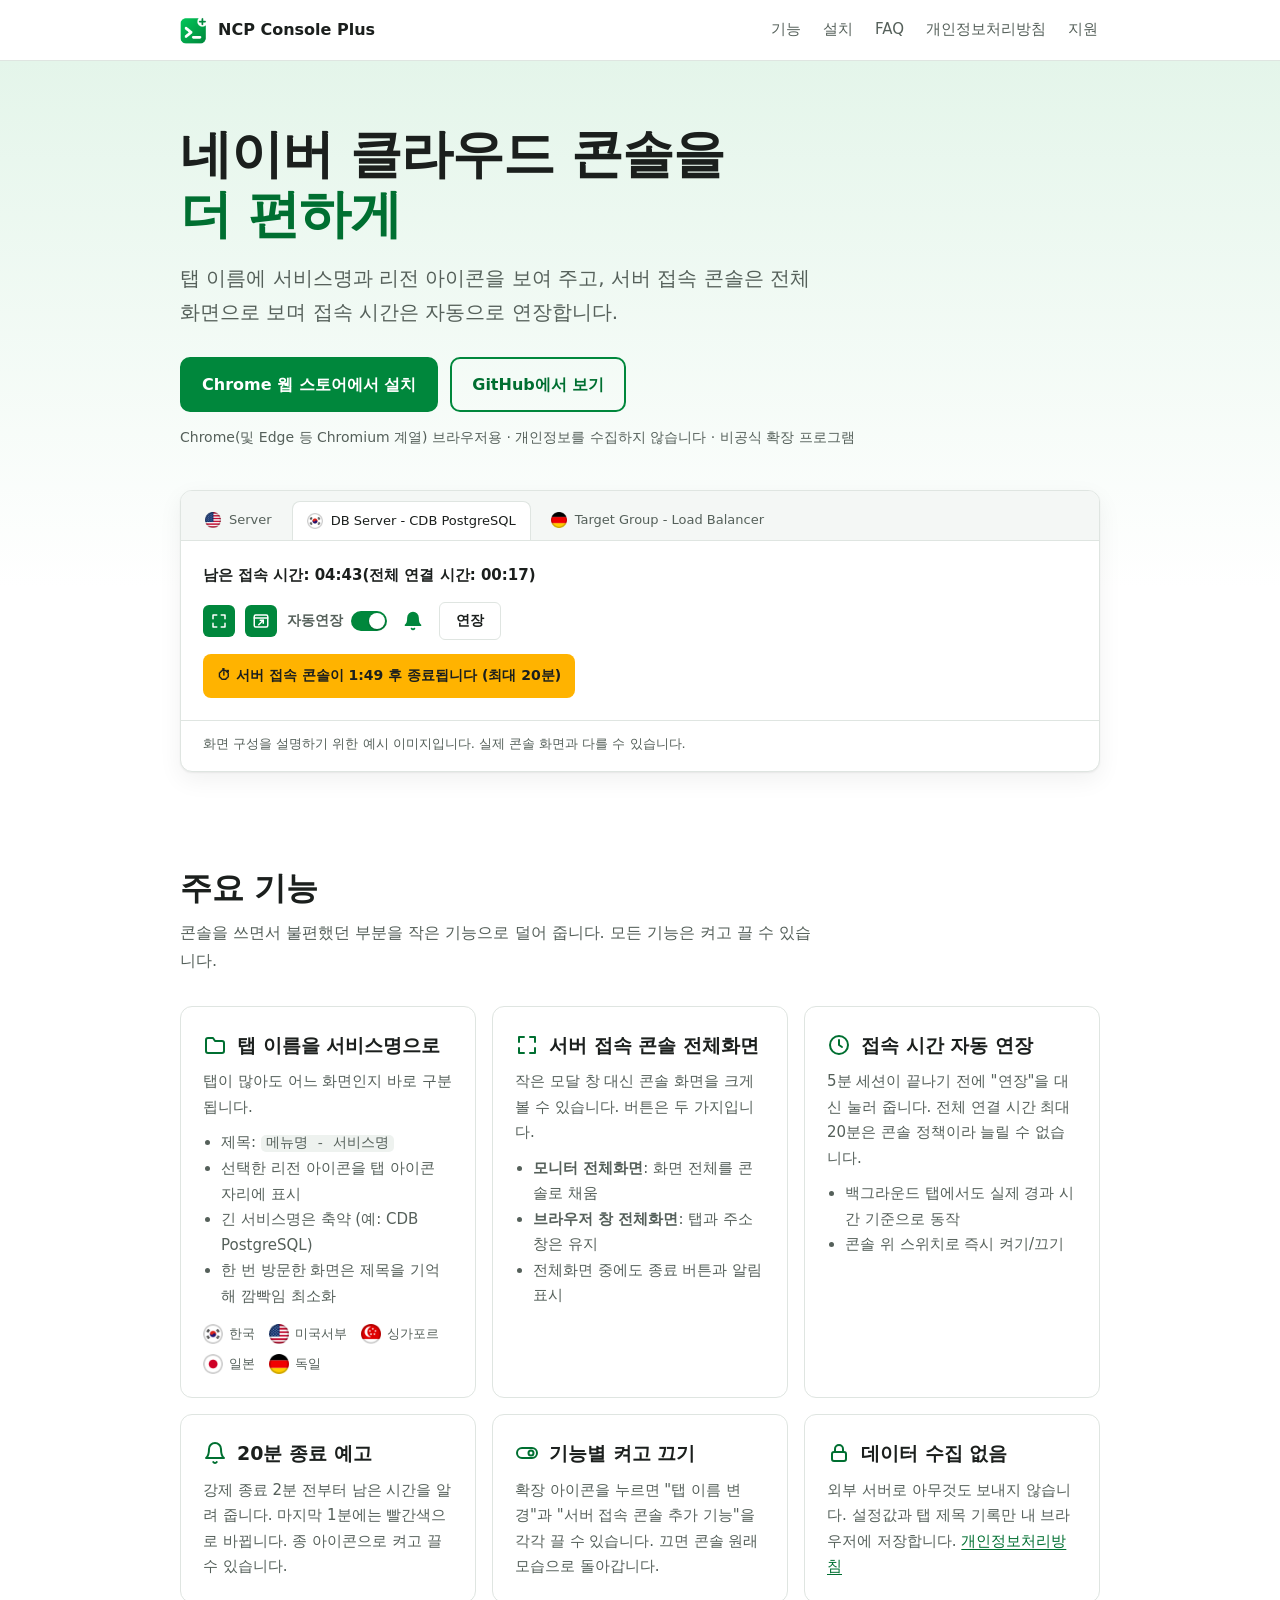
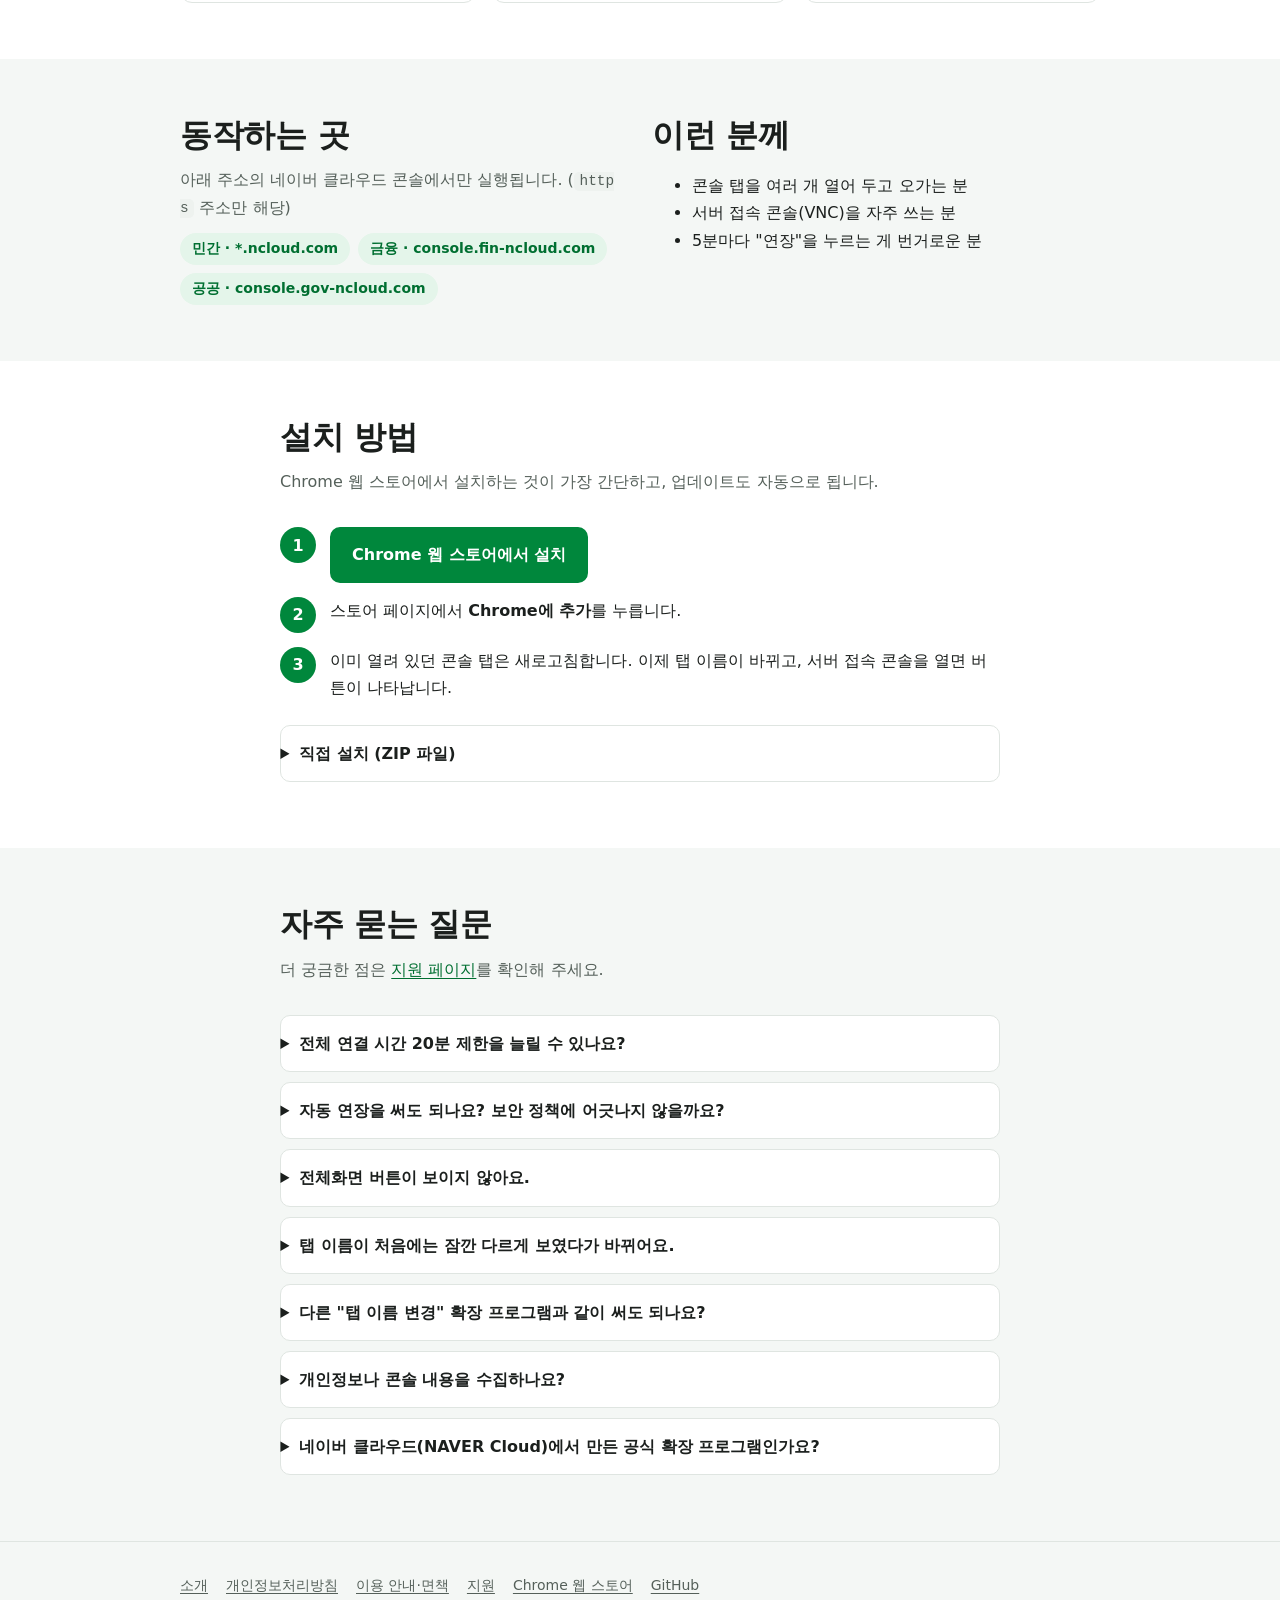
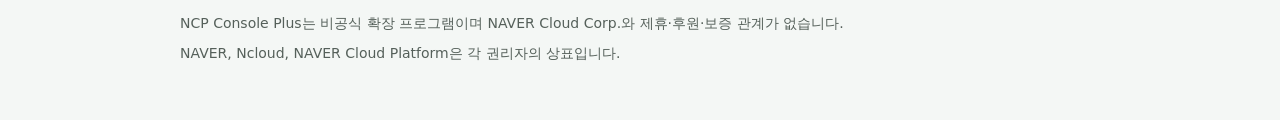
==== commit 00e80402: "Link the Chrome Web Store listing - Site: store button in the hero and install section (ZIP install " ====
--- a/site/index.html
+++ b/site/index.html
@@ -48,7 +48,7 @@
         <h1>네이버 클라우드 콘솔을<br><span class="accent">더 편하게</span></h1>
         <p class="lead">탭 이름에 서비스명과 리전 아이콘을 보여 주고, 서버 접속 콘솔은 전체화면으로 보며 접속 시간은 자동으로 연장합니다.</p>
         <div class="cta">
-          <a class="btn primary" href="#install">설치 방법</a>
+          <a class="btn primary" href="https://chromewebstore.google.com/detail/ncp-console-plus/feihhbhdncjijkbjfjgajdofdmajfbee" rel="noopener">Chrome 웹 스토어에서 설치</a>
           <a class="btn" data-gh="repo" href="https://github.com/mungi/ncp-console-plus" rel="noopener">GitHub에서 보기</a>
         </div>
         <p class="note">Chrome(및 Edge 등 Chromium 계열) 브라우저용 · 개인정보를 수집하지 않습니다 · 비공식 확장 프로그램</p>
@@ -149,13 +149,21 @@
     <section id="install">
       <div class="wrap narrow">
         <h2>설치 방법</h2>
-        <p class="sec-lead">Chrome 웹 스토어 등록은 준비 중입니다. 그동안은 아래처럼 직접 설치할 수 있습니다.</p>
+        <p class="sec-lead">Chrome 웹 스토어에서 설치하는 것이 가장 간단하고, 업데이트도 자동으로 됩니다.</p>
         <ol class="steps">
-          <li><p><a data-gh="repo" href="https://github.com/mungi/ncp-console-plus" rel="noopener">GitHub 저장소</a>에서 <strong>Code → Download ZIP</strong>으로 내려받아 압축을 풉니다.</p></li>
-          <li><p>Chrome 주소창에 <code>chrome://extensions</code>를 입력하고, 오른쪽 위 <strong>개발자 모드</strong>를 켭니다.</p></li>
-          <li><p><strong>압축해제된 확장 프로그램을 로드합니다</strong>를 누르고, 압축을 푼 폴더 안의 <code>extention</code> 폴더(<code>manifest.json</code>이 있는 폴더)를 선택합니다.</p></li>
+          <li><p><a class="btn primary" href="https://chromewebstore.google.com/detail/ncp-console-plus/feihhbhdncjijkbjfjgajdofdmajfbee" rel="noopener">Chrome 웹 스토어에서 설치</a></p></li>
+          <li><p>스토어 페이지에서 <strong>Chrome에 추가</strong>를 누릅니다.</p></li>
           <li><p>이미 열려 있던 콘솔 탭은 새로고침합니다. 이제 탭 이름이 바뀌고, 서버 접속 콘솔을 열면 버튼이 나타납니다.</p></li>
         </ol>
+        <details style="margin-top:24px">
+          <summary>직접 설치 (ZIP 파일)</summary>
+          <ol>
+            <li><a data-gh="releases" href="https://github.com/mungi/ncp-console-plus/releases" rel="noopener">GitHub 릴리즈</a>에서 최신 <code>ncp-console-plus-v*.zip</code>을 내려받아 압축을 풉니다. (압축을 푼 폴더에 <code>manifest.json</code>이 있습니다)</li>
+            <li>Chrome 주소창에 <code>chrome://extensions</code>를 입력하고, 오른쪽 위 <strong>개발자 모드</strong>를 켭니다.</li>
+            <li><strong>압축해제된 확장 프로그램을 로드합니다</strong>를 누르고 압축을 푼 폴더를 선택합니다.</li>
+            <li>열려 있던 콘솔 탭은 새로고침합니다.</li>
+          </ol>
+        </details>
       </div>
     </section>
 
@@ -208,6 +216,7 @@
         <a href="privacy.html">개인정보처리방침</a>
         <a href="terms.html">이용 안내·면책</a>
         <a href="support.html">지원</a>
+        <a href="https://chromewebstore.google.com/detail/ncp-console-plus/feihhbhdncjijkbjfjgajdofdmajfbee" rel="noopener">Chrome 웹 스토어</a>
         <a data-gh="repo" href="https://github.com/mungi/ncp-console-plus" rel="noopener">GitHub</a>
       </div>
       <p>NCP Console Plus는 비공식 확장 프로그램이며 NAVER Cloud Corp.와 제휴·후원·보증 관계가 없습니다.</p>
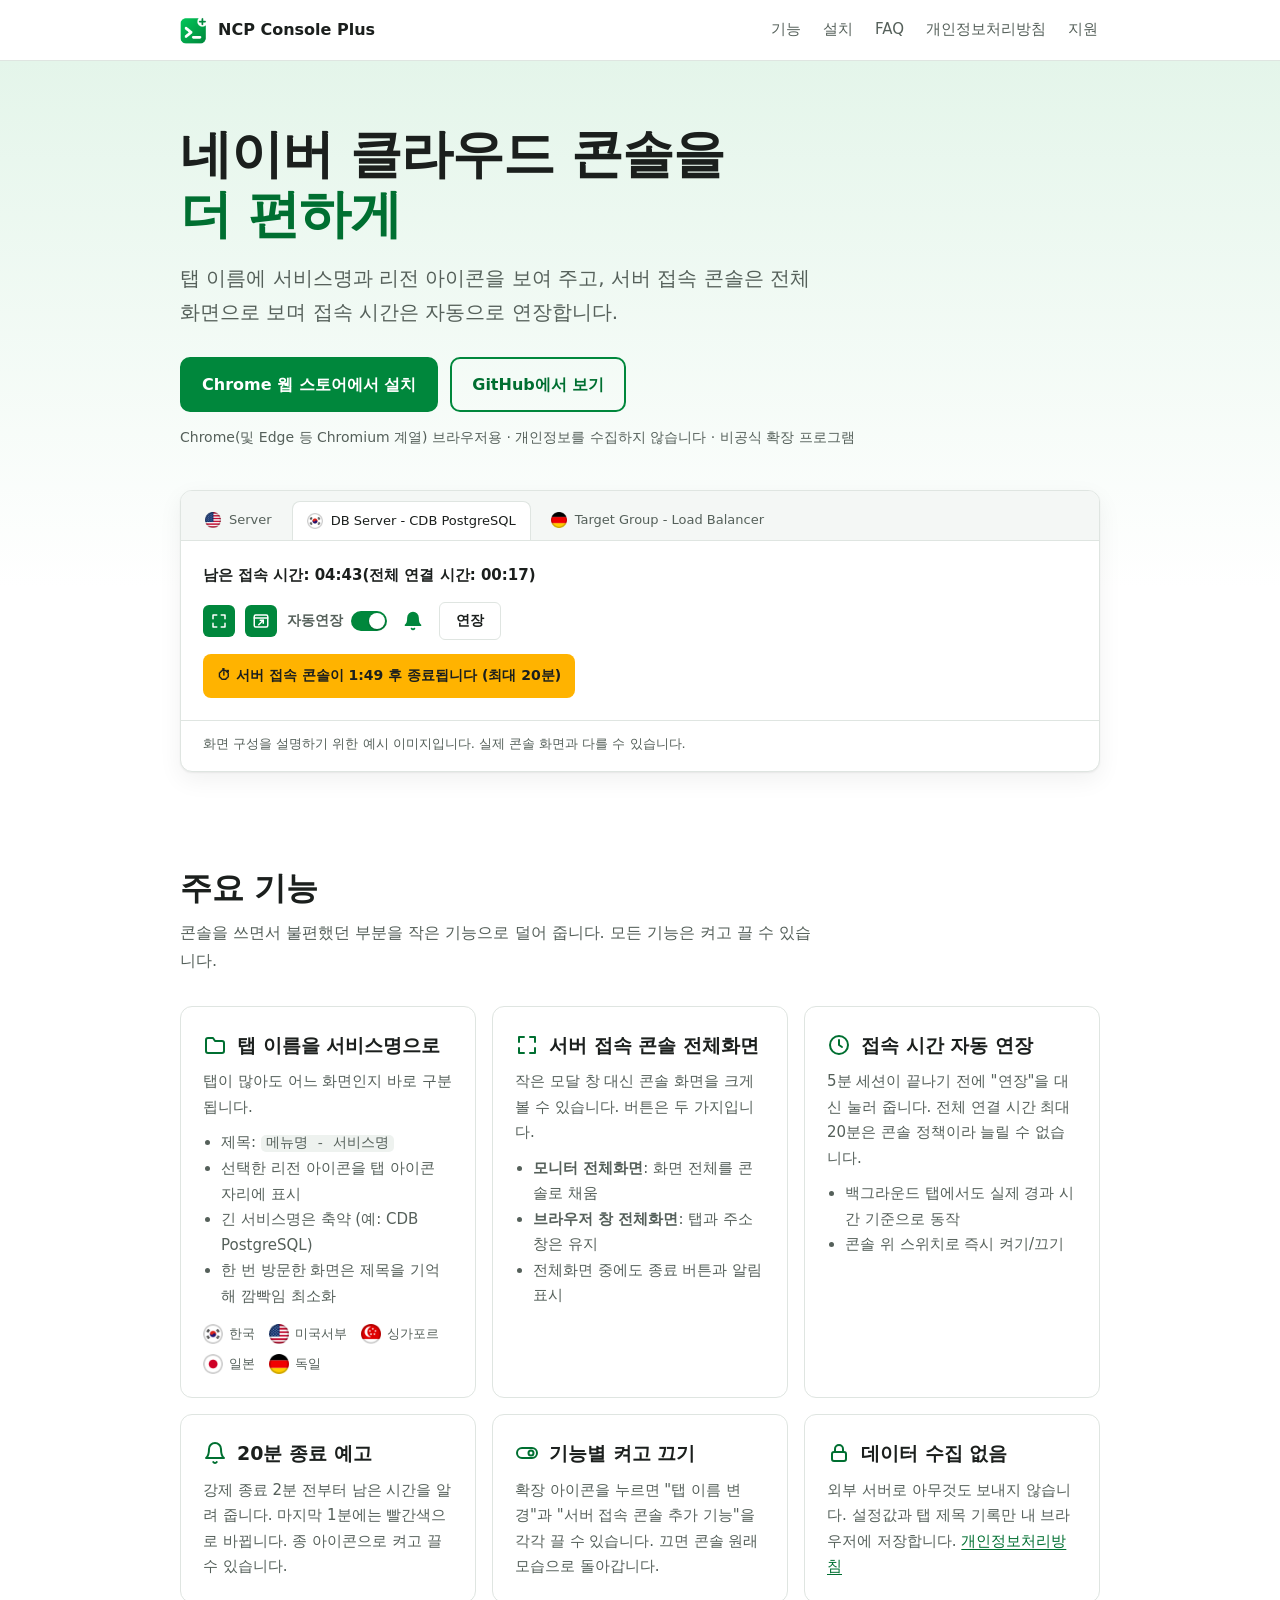
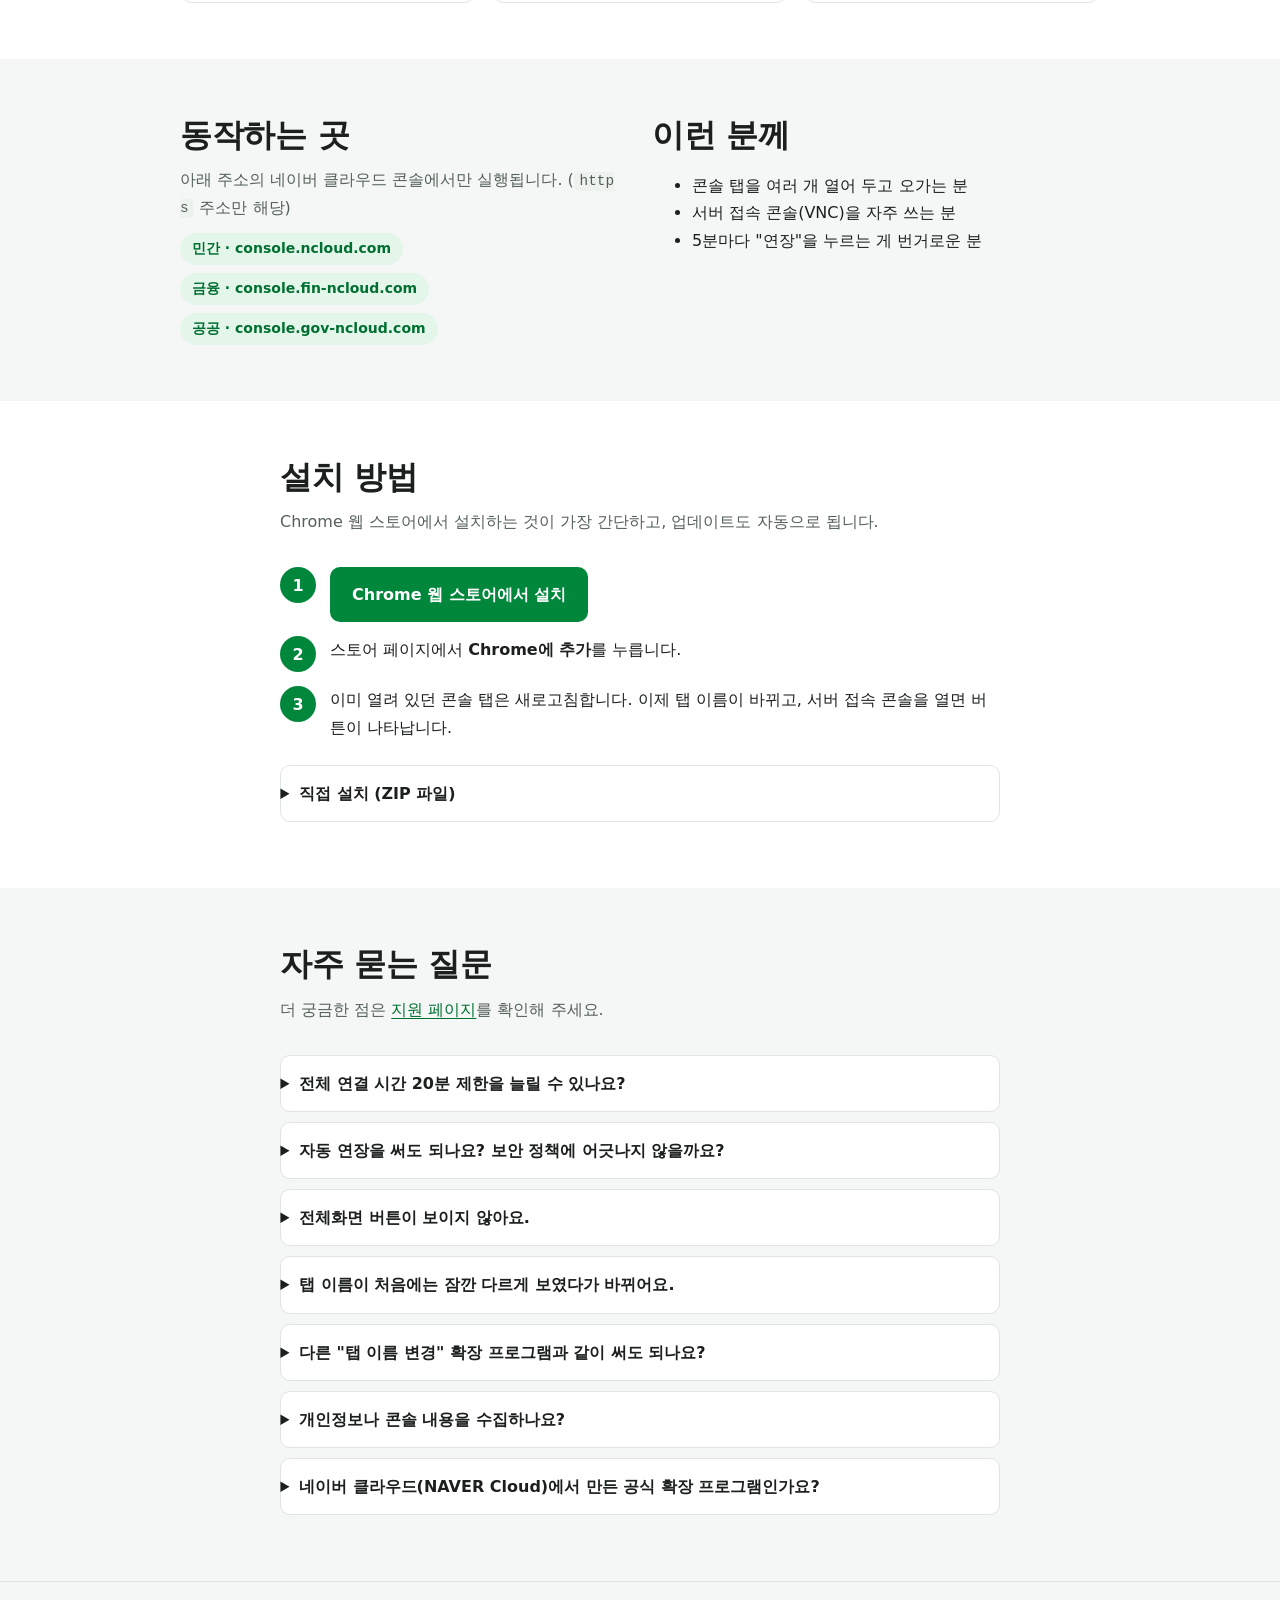
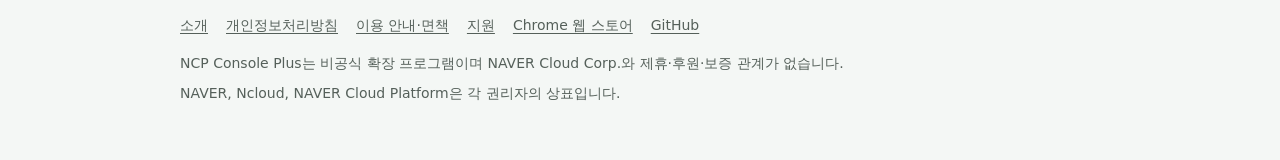
==== commit 1b73732a: "Site: list console.ncloud.com and stack the three consoles Co-Authored-By: Claude Sonnet 5.5 <norepl" ====
--- a/site/index.html
+++ b/site/index.html
@@ -130,7 +130,7 @@
           <h2>동작하는 곳</h2>
           <p class="sec-lead" style="margin-bottom:12px">아래 주소의 네이버 클라우드 콘솔에서만 실행됩니다. (<code>https</code> 주소만 해당)</p>
           <ul class="pill-list">
-            <li>민간 · *.ncloud.com</li>
+            <li>민간 · console.ncloud.com</li>
             <li>금융 · console.fin-ncloud.com</li>
             <li>공공 · console.gov-ncloud.com</li>
           </ul>
--- a/site/assets/style.css
+++ b/site/assets/style.css
@@ -152,7 +152,7 @@
 .steps p { margin: 0; }
 
 .two { display: grid; gap: 24px; grid-template-columns: repeat(auto-fit, minmax(300px, 1fr)); }
-.pill-list { display: flex; flex-wrap: wrap; gap: 8px; list-style: none; padding: 0; margin: 12px 0 0; }
+.pill-list { display: flex; flex-direction: column; align-items: flex-start; gap: 8px; list-style: none; padding: 0; margin: 12px 0 0; }
 .pill-list li { padding: 4px 12px; border-radius: 999px; background: var(--brand-soft); color: var(--brand-strong); font-size: 14px; font-weight: 600; }
 
 details { background: var(--surface); border: 1px solid var(--line); border-radius: 10px; padding: 0 18px; margin-bottom: 10px; }
